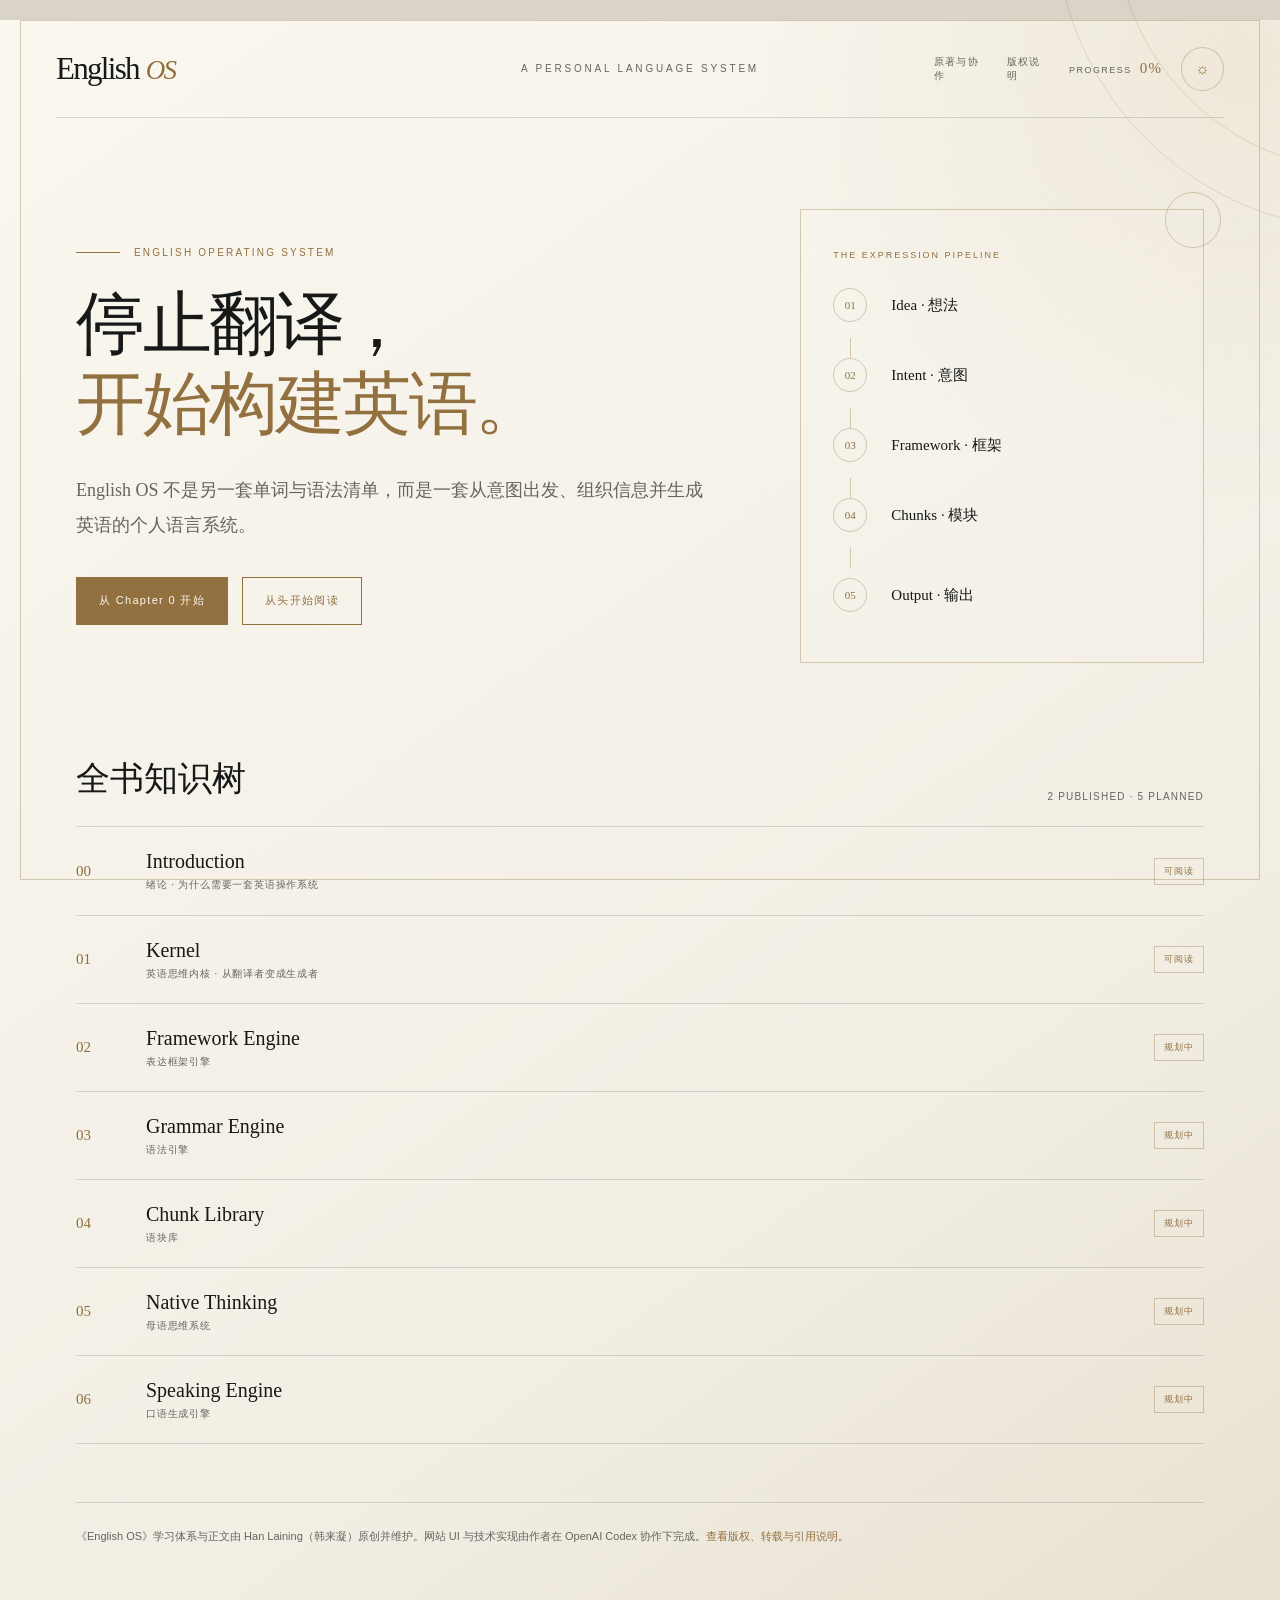
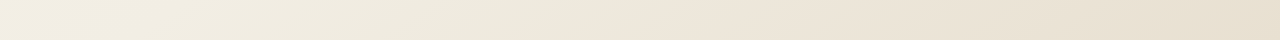
==== site/index.html @ 75552f32 "feat: publish English OS reading website" ====
<!doctype html>
<html lang="zh-CN" data-base=".">
<head>
  <meta charset="utf-8">
  <meta name="viewport" content="width=device-width, initial-scale=1">
  <meta name="description" content="English OS：由 Han Laining（韩来凝）原创的英语思维与表达系统。">
  <title>English OS · 英语思维与表达系统</title>
  <link rel="stylesheet" href="./assets/css/theme.css">
  <script>try{document.documentElement.dataset.theme=localStorage.getItem('englishOS.theme')||''}catch(e){}</script>
</head>
<body>
  <div class="site-shell">
    <a class="skip-link" href="#main">跳到正文</a><div class="orbit" aria-hidden="true"></div>
    <header class="topbar">
      <a class="brand" href="./index.html" aria-label="English OS 首页"><span>English</span><i>OS</i></a>
      <div class="edition">A PERSONAL LANGUAGE SYSTEM</div>
      <nav class="top-actions" aria-label="辅助导航">
        <a class="top-link" href="./about.html">原著与协作</a><a class="top-link" href="./copyright.html">版权说明</a>
        <div class="reading-progress"><span>PROGRESS</span><b data-global-progress>0%</b></div>
        <button class="circle-button" data-theme-toggle aria-label="切换主题">☼</button>
      </nav>
    </header>
    <main class="home-main" id="main">
      <section class="hero">
        <div>
          <p class="eyebrow">English Operating System</p>
          <h1>停止翻译，<br><em>开始构建英语。</em></h1>
          <p class="hero-copy">English OS 不是另一套单词与语法清单，而是一套从意图出发、组织信息并生成英语的个人语言系统。</p>
          <div class="hero-actions">
            <a class="button primary" href="./chapters/chapter-0.html">从 Chapter 0 开始</a>
            <a class="button" data-recent-reading href="./chapters/chapter-0.html">从头开始阅读</a>
          </div>
        </div>
        <aside class="hero-system" aria-label="English OS 表达流水线">
          <div class="system-label">THE EXPRESSION PIPELINE</div>
          <div class="system-flow">
            <div class="flow-node"><span>01</span><strong>Idea · 想法</strong></div>
            <div class="flow-node"><span>02</span><strong>Intent · 意图</strong></div>
            <div class="flow-node"><span>03</span><strong>Framework · 框架</strong></div>
            <div class="flow-node"><span>04</span><strong>Chunks · 模块</strong></div>
            <div class="flow-node"><span>05</span><strong>Output · 输出</strong></div>
          </div>
        </aside>
      </section>
      <section class="knowledge-section" aria-labelledby="tree-title">
        <header class="section-head"><h2 id="tree-title">全书知识树</h2><p>2 PUBLISHED · 5 PLANNED</p></header>
        <div class="chapter-list">
          <a class="chapter-row" href="./chapters/chapter-0.html"><span class="chapter-number">00</span><span class="chapter-title">Introduction<small>绪论 · 为什么需要一套英语操作系统</small></span><span class="chapter-status">可阅读</span></a>
          <a class="chapter-row" href="./chapters/chapter-1.html"><span class="chapter-number">01</span><span class="chapter-title">Kernel<small>英语思维内核 · 从翻译者变成生成者</small></span><span class="chapter-status">可阅读</span></a>
          <a class="chapter-row" href="./chapters/chapter-2.html"><span class="chapter-number">02</span><span class="chapter-title">Framework Engine<small>表达框架引擎</small></span><span class="chapter-status">规划中</span></a>
          <a class="chapter-row" href="./chapters/chapter-3.html"><span class="chapter-number">03</span><span class="chapter-title">Grammar Engine<small>语法引擎</small></span><span class="chapter-status">规划中</span></a>
          <a class="chapter-row" href="./chapters/chapter-4.html"><span class="chapter-number">04</span><span class="chapter-title">Chunk Library<small>语块库</small></span><span class="chapter-status">规划中</span></a>
          <a class="chapter-row" href="./chapters/chapter-5.html"><span class="chapter-number">05</span><span class="chapter-title">Native Thinking<small>母语思维系统</small></span><span class="chapter-status">规划中</span></a>
          <a class="chapter-row" href="./chapters/chapter-6.html"><span class="chapter-number">06</span><span class="chapter-title">Speaking Engine<small>口语生成引擎</small></span><span class="chapter-status">规划中</span></a>
        </div>
      </section>
      <footer class="attribution">《English OS》学习体系与正文由 Han Laining（韩来凝）原创并维护。网站 UI 与技术实现由作者在 OpenAI Codex 协作下完成。<a href="./copyright.html">查看版权、转载与引用说明</a>。</footer>
    </main>
  </div>
  <script src="./assets/js/app.js"></script>
</body>
</html>
---- site/assets/css/theme.css ----
:root {
  color-scheme: light;
  --ivory: #f2eee4;
  --ivory-light: #faf7ef;
  --ivory-deep: #e8e0d1;
  --paper: rgba(250, 247, 239, .86);
  --ink: #171918;
  --muted: #65645e;
  --gold: #92703f;
  --gold-bright: #aa8248;
  --gold-light: #cdbb96;
  --line: rgba(23, 25, 24, .14);
  --gold-line: rgba(146, 112, 63, .34);
  --shadow: rgba(55, 45, 30, .08);
  --serif-cn: "Noto Serif SC", "Source Han Serif SC", "Songti SC", STSong, SimSun, serif;
  --sans-cn: "Noto Sans SC", "Source Han Sans SC", "PingFang SC", "Microsoft YaHei", sans-serif;
  --serif-en: Georgia, "Times New Roman", serif;
}

:root[data-theme="dark"] {
  color-scheme: dark;
  --ivory: #171816;
  --ivory-light: #1d1f1c;
  --ivory-deep: #111210;
  --paper: rgba(29, 31, 28, .88);
  --ink: #eee9de;
  --muted: #aaa69c;
  --gold: #c49b5d;
  --gold-bright: #d0a867;
  --gold-light: #846f4d;
  --line: rgba(238, 233, 222, .14);
  --gold-line: rgba(196, 155, 93, .38);
  --shadow: rgba(0, 0, 0, .24);
}

* { box-sizing: border-box; }
html { scroll-behavior: smooth; scroll-padding-top: 116px; }
body { margin: 0; min-width: 320px; min-height: 100vh; background: #d9d3c8; color: var(--ink); font-family: var(--sans-cn); -webkit-font-smoothing: antialiased; }
a { color: inherit; text-decoration: none; }
button { border: 0; color: inherit; font: inherit; }
button, a { -webkit-tap-highlight-color: transparent; }
button:focus-visible, a:focus-visible { outline: 2px solid var(--gold); outline-offset: 4px; }

.site-shell { position: relative; min-height: 100vh; overflow: clip; background: radial-gradient(circle at 96% 2%, rgba(205,187,150,.18), transparent 23%), linear-gradient(145deg, var(--ivory-light), var(--ivory) 68%, var(--ivory-deep)); }
.site-shell::before { content: ""; position: fixed; z-index: 30; inset: 20px; border: 1px solid var(--gold-line); pointer-events: none; }
.orbit { position: fixed; z-index: 0; width: 620px; height: 620px; right: -395px; top: -390px; border: 1px solid var(--gold-line); border-radius: 50%; pointer-events: none; opacity: .55; }
.orbit::after { content: ""; position: absolute; inset: 58px; border: 1px solid var(--gold-line); border-radius: 50%; }
.skip-link { position: fixed; z-index: 100; left: 32px; top: -80px; padding: 12px 18px; background: var(--ink); color: var(--ivory); }
.skip-link:focus { top: 32px; }

.topbar { position: relative; z-index: 20; height: 98px; margin: 20px 56px 0; display: grid; grid-template-columns: 290px 1fr 290px; align-items: center; border-bottom: 1px solid var(--line); }
.brand { display: flex; align-items: baseline; width: max-content; font-family: var(--serif-en); font-size: 31px; letter-spacing: -.055em; }
.brand i { margin-left: 7px; color: var(--gold); font-size: 27px; font-weight: 400; }
.edition { justify-self: center; color: var(--muted); font-size: 10px; letter-spacing: .28em; }
.top-actions { justify-self: end; display: flex; align-items: center; gap: 18px; }
.top-link { color: var(--muted); font-size: 10px; letter-spacing: .12em; }
.top-link:hover { color: var(--gold); }
.reading-progress { display: flex; align-items: baseline; gap: 8px; color: var(--muted); font-size: 9px; letter-spacing: .16em; }
.reading-progress b { color: var(--gold); font-family: var(--serif-en); font-size: 15px; font-weight: 400; }
.circle-button, .menu-button { display: grid; place-items: center; width: 44px; height: 44px; border: 1px solid var(--gold-line); border-radius: 50%; background: transparent; cursor: pointer; color: var(--gold); }
.menu-button { display: none; }

.home-main { position: relative; z-index: 1; max-width: 1380px; margin: 0 auto; padding: 78px 76px 94px; }
.hero { display: grid; grid-template-columns: minmax(0, 1.1fr) minmax(330px, .7fr); gap: 90px; align-items: center; min-height: 480px; }
.eyebrow { display: flex; align-items: center; gap: 14px; margin: 0 0 26px; color: var(--gold); font-size: 10px; letter-spacing: .22em; text-transform: uppercase; }
.eyebrow::before { content: ""; width: 44px; height: 1px; background: var(--gold); }
.hero h1 { max-width: 800px; margin: 0; font-family: var(--serif-cn); font-size: clamp(52px, 5.4vw, 84px); font-weight: 500; line-height: 1.16; letter-spacing: -.035em; }
.hero h1 em { color: var(--gold); font-style: normal; }
.hero-copy { margin: 28px 0 0; max-width: 680px; color: var(--muted); font-family: var(--serif-cn); font-size: 18px; line-height: 1.95; }
.hero-actions { display: flex; flex-wrap: wrap; gap: 14px; margin-top: 34px; }
.button { min-height: 48px; display: inline-flex; align-items: center; justify-content: center; padding: 0 22px; border: 1px solid var(--gold); color: var(--gold); font-size: 11px; letter-spacing: .12em; cursor: pointer; background: transparent; }
.button.primary { color: var(--ivory-light); background: var(--gold); }
.button:hover { transform: translateY(-1px); box-shadow: 0 9px 30px var(--shadow); }
.hero-system { position: relative; padding: 40px 32px; border: 1px solid var(--gold-line); background: rgba(255,255,255,.08); }
.hero-system::before { content: ""; position: absolute; width: 54px; height: 54px; right: -18px; top: -18px; border: 1px solid var(--gold-line); border-radius: 50%; }
.system-label { color: var(--gold); font-size: 9px; letter-spacing: .22em; }
.system-flow { margin-top: 28px; }
.flow-node { display: grid; grid-template-columns: 42px 1fr; gap: 16px; align-items: center; min-height: 54px; }
.flow-node span { display: grid; place-items: center; width: 34px; height: 34px; border: 1px solid var(--gold-line); border-radius: 50%; color: var(--gold); font-family: var(--serif-en); font-size: 11px; }
.flow-node strong { font-family: var(--serif-cn); font-size: 15px; font-weight: 500; }
.flow-node:not(:last-child)::after { content: ""; width: 1px; height: 20px; margin-left: 17px; background: var(--gold-line); }
.knowledge-section { padding-top: 80px; }
.section-head { display: flex; justify-content: space-between; align-items: end; padding-bottom: 24px; border-bottom: 1px solid var(--line); }
.section-head h2 { margin: 0; font-family: var(--serif-cn); font-size: 34px; font-weight: 500; }
.section-head p { margin: 0; color: var(--muted); font-size: 10px; letter-spacing: .12em; }
.chapter-list { border-bottom: 1px solid var(--line); }
.chapter-row { display: grid; grid-template-columns: 70px 1fr auto; align-items: center; min-height: 88px; border-top: 1px solid var(--line); }
.chapter-row:first-child { border-top: 0; }
.chapter-row:hover .chapter-title { color: var(--gold); }
.chapter-number { color: var(--gold); font-family: var(--serif-en); font-size: 15px; }
.chapter-title { font-family: var(--serif-cn); font-size: 20px; transition: color .2s; }
.chapter-title small { display: block; margin-top: 5px; color: var(--muted); font-family: var(--sans-cn); font-size: 10px; letter-spacing: .08em; }
.chapter-status { padding: 6px 9px; border: 1px solid var(--gold-line); color: var(--gold); font-size: 9px; letter-spacing: .1em; }

.reader-layout { position: relative; z-index: 1; display: grid; grid-template-columns: 292px minmax(0, 780px) 190px; justify-content: center; gap: 48px; padding: 42px 56px 100px; }
.tree-panel { position: sticky; top: 24px; align-self: start; max-height: calc(100vh - 48px); overflow: auto; padding: 18px 25px 28px 4px; border-right: 1px solid var(--line); }
.panel-kicker, .rail-label { color: var(--gold); font-size: 9px; letter-spacing: .24em; }
.tree-panel h2 { margin: 17px 0 28px; font-family: var(--serif-cn); font-size: 23px; font-weight: 500; }
.tree-group { margin-bottom: 5px; }
.tree-root { width: 100%; min-height: 44px; display: grid; grid-template-columns: 22px 32px 1fr; align-items: center; padding: 0; border: 0; background: transparent; cursor: pointer; text-align: left; }
.tree-toggle, .tree-root b { color: var(--gold); font-weight: 400; }
.tree-root b { font-family: var(--serif-en); font-size: 11px; }
.tree-root strong { font-family: var(--serif-cn); font-size: 13px; font-weight: 500; }
.tree-children { display: none; margin: 0 0 10px 30px; padding: 2px 0 3px 28px; border-left: 1px solid var(--gold-line); }
.tree-group.open .tree-children { display: block; }
.tree-children a { position: relative; display: block; min-height: 36px; padding: 9px 2px; color: var(--muted); font-size: 10px; line-height: 1.6; }
.tree-children a::before { content: ""; position: absolute; left: -32px; top: 15px; width: 7px; height: 7px; border: 1px solid var(--gold-light); border-radius: 50%; background: var(--ivory); }
.tree-children a.active { color: var(--ink); font-weight: 500; }
.tree-children a.active::before { left: -34px; top: 13px; width: 11px; height: 11px; border: 2px solid var(--gold); }

.reader { width: 100%; min-width: 0; }
.chapter-hero { padding: 26px 0 34px; border-bottom: 1px solid var(--line); }
.chapter-hero .eyebrow { margin-bottom: 30px; }
.chapter-hero h1 { margin: 0; font-family: var(--serif-cn); font-size: clamp(42px, 4vw, 62px); font-weight: 500; line-height: 1.28; letter-spacing: -.025em; }
.chapter-hero h1 em { display: block; color: var(--gold); font-family: var(--serif-en); font-size: .58em; font-weight: 400; }
.chapter-meta { display: flex; flex-wrap: wrap; gap: 18px; margin: 22px 0 0; color: var(--muted); font-size: 10px; letter-spacing: .09em; }
.mobile-chapterbar { display: none; }
.markdown-body { padding-top: 30px; font-family: var(--serif-cn); font-size: 17px; line-height: 1.95; overflow-wrap: anywhere; }
.markdown-body h1, .markdown-body h2, .markdown-body h3 { scroll-margin-top: 34px; color: var(--ink); font-weight: 500; }
.markdown-body h1 { margin: 70px 0 24px; padding-top: 20px; border-top: 1px solid var(--line); font-size: 34px; line-height: 1.42; }
.markdown-body h1:first-child { margin-top: 0; }
.markdown-body h2 { margin: 42px 0 15px; font-size: 24px; }
.markdown-body h3 { margin: 32px 0 12px; font-size: 19px; }
.markdown-body p { margin: 0 0 20px; }
.markdown-body ul { margin: 0 0 25px; padding-left: 1.4em; }
.markdown-body li { margin: 7px 0; }
.markdown-body blockquote { position: relative; margin: 28px 0; padding: 25px 30px 25px 46px; border-left: 2px solid var(--gold); background: linear-gradient(90deg, rgba(255,255,255,.25), transparent); font-family: var(--serif-en), var(--serif-cn); font-size: 22px; }
.markdown-body blockquote::before { content: "“"; position: absolute; left: 14px; top: 8px; color: var(--gold-light); font-family: var(--serif-en); font-size: 42px; }
.markdown-body blockquote p { margin: 0; }
.markdown-body pre { margin: 25px 0; padding: 23px 26px; overflow: auto; border: 1px solid var(--gold-line); background: rgba(255,255,255,.16); color: var(--ink); font-family: var(--serif-en), var(--serif-cn); font-size: 15px; line-height: 1.7; }
.markdown-body code { font-family: Consolas, "SFMono-Regular", monospace; font-size: .9em; }
.markdown-body hr { height: 1px; margin: 48px 0; border: 0; background: var(--line); }
.chapter-tools { display: flex; justify-content: space-between; align-items: center; gap: 16px; margin-top: 48px; padding: 20px 0; border-top: 1px solid var(--line); border-bottom: 1px solid var(--line); }
.complete-button { min-height: 44px; padding: 0 16px; border: 1px solid var(--gold-line); background: transparent; color: var(--gold); cursor: pointer; }
.complete-button.done { background: var(--gold); color: var(--ivory-light); }
.chapter-nav { display: grid; grid-template-columns: 1fr 1fr; gap: 28px; margin-top: 30px; }
.chapter-nav a { min-height: 64px; display: flex; align-items: center; gap: 14px; color: var(--muted); }
.chapter-nav a:last-child { justify-content: flex-end; text-align: right; }
.chapter-nav span { color: var(--gold); font-family: var(--serif-en); font-size: 23px; }
.chapter-nav small { display: block; font-size: 8px; letter-spacing: .18em; }
.chapter-nav b { display: block; margin-top: 4px; color: var(--ink); font-family: var(--serif-cn); font-size: 12px; font-weight: 500; }
.attribution { margin-top: 58px; padding-top: 24px; border-top: 1px solid var(--line); color: var(--muted); font-size: 11px; line-height: 1.75; }
.attribution a { color: var(--gold); }

.chapter-rail { position: sticky; top: 42px; align-self: start; padding: 18px 0 20px 23px; border-left: 1px solid var(--line); }
.rail-nav { margin-top: 26px; }
.rail-nav a { display: grid; grid-template-columns: 28px 1fr; gap: 10px; min-height: 56px; color: var(--muted); font-family: var(--serif-cn); font-size: 10px; line-height: 1.5; }
.rail-nav span { color: var(--gold); font-family: var(--serif-en); }
.rail-nav a.active { color: var(--ink); }
.rail-progress { margin-top: 18px; padding-top: 18px; border-top: 1px solid var(--line); color: var(--muted); font-size: 8px; letter-spacing: .14em; }
.rail-progress b { display: block; margin-top: 7px; color: var(--gold); font-family: var(--serif-en); font-size: 20px; font-weight: 400; }

.info-main { position: relative; z-index: 1; width: min(860px, calc(100% - 64px)); margin: 0 auto; padding: 82px 0 110px; }
.info-main h1 { margin: 0; font-family: var(--serif-cn); font-size: clamp(44px, 5vw, 68px); font-weight: 500; }
.info-main h1 em { display: block; color: var(--gold); font-family: var(--serif-en); font-size: .46em; font-weight: 400; }
.info-section { margin-top: 48px; padding-top: 28px; border-top: 1px solid var(--line); }
.info-section h2 { margin: 0 0 18px; font-family: var(--serif-cn); font-size: 25px; font-weight: 500; }
.info-section p, .info-section li { color: var(--muted); font-family: var(--serif-cn); font-size: 16px; line-height: 1.9; }
.role-grid { display: grid; grid-template-columns: 1fr 1fr; gap: 14px; }
.role-card { padding: 24px; border: 1px solid var(--line); }
.role-card small { color: var(--gold); font-size: 9px; letter-spacing: .16em; }
.role-card h3 { margin: 12px 0 7px; font-family: var(--serif-cn); font-size: 20px; font-weight: 500; }
.role-card p { margin: 0; font-size: 13px; }
.notice { padding: 22px 24px; border: 1px solid var(--gold-line); background: rgba(205,187,150,.08); }
.notice strong { color: var(--gold); }
.citation { white-space: pre-wrap; padding: 24px; border: 1px solid var(--line); background: rgba(255,255,255,.12); color: var(--ink); font-family: var(--sans-cn); font-size: 13px; line-height: 1.85; }
.toast { position: fixed; z-index: 100; left: 50%; bottom: 90px; transform: translate(-50%, 16px); padding: 12px 18px; background: var(--ink); color: var(--ivory-light); font-size: 12px; opacity: 0; pointer-events: none; transition: .2s; }
.toast.show { opacity: 1; transform: translate(-50%, 0); }
.planned { min-height: 420px; display: grid; place-items: center; text-align: center; }
.planned-mark { display: grid; place-items: center; width: 94px; height: 94px; margin: 0 auto 25px; border: 1px solid var(--gold); border-radius: 50%; color: var(--gold); font-family: var(--serif-en); font-size: 14px; letter-spacing: .12em; }
.planned h2 { font-family: var(--serif-cn); font-size: 29px; font-weight: 500; }
.planned p { max-width: 520px; color: var(--muted); font-family: var(--serif-cn); line-height: 1.9; }
.drawer-backdrop { display: none; }
.mobile-bottom { display: none; }

@media (max-width: 1180px) {
  .topbar { grid-template-columns: 240px 1fr auto; }
  .reader-layout { grid-template-columns: 250px minmax(0, 700px); gap: 34px; }
  .chapter-rail { display: none; }
}

@media (max-width: 760px) {
  html { scroll-padding-top: 88px; }
  body { background: var(--ivory); }
  .site-shell { padding-bottom: 76px; }
  .site-shell::before { inset: 10px; }
  .orbit { width: 390px; height: 390px; right: -300px; top: -273px; }
  .topbar { position: relative; height: 65px; margin: 10px 24px 0; grid-template-columns: 1fr auto auto; gap: 6px; }
  .brand { font-size: 24px; }
  .brand i { font-size: 21px; }
  .edition, .top-link, .reading-progress { display: none; }
  .circle-button { width: 42px; height: 42px; }
  .menu-button { display: grid; width: 42px; height: 42px; border: 0; }
  .menu-lines { width: 21px; height: 11px; border-top: 1px solid var(--gold); border-bottom: 1px solid var(--gold); }
  .home-main { padding: 50px 27px 60px; }
  .hero { display: block; min-height: 0; }
  .hero h1 { font-size: 45px; }
  .hero-copy { font-size: 15px; }
  .hero-system { margin-top: 48px; padding: 28px 22px; }
  .knowledge-section { padding-top: 65px; }
  .section-head { display: block; }
  .section-head h2 { font-size: 28px; }
  .section-head p { margin-top: 8px; }
  .chapter-row { grid-template-columns: 44px 1fr auto; min-height: 82px; }
  .chapter-title { font-size: 16px; }
  .chapter-status { font-size: 7px; }
  .reader-layout { display: block; padding: 0 27px 76px; }
  .tree-panel { position: fixed; z-index: 60; inset: 10px auto 10px 10px; width: min(88vw, 360px); max-height: none; padding: 28px 24px; border: 1px solid var(--gold-line); background: var(--ivory-light); transform: translateX(calc(-100% - 12px)); transition: transform .25s ease; }
  body.drawer-open { overflow: hidden; }
  body.drawer-open .tree-panel { transform: translateX(0); }
  .drawer-backdrop { position: fixed; z-index: 50; inset: 0; background: rgba(0,0,0,.34); }
  body.drawer-open .drawer-backdrop { display: block; }
  .mobile-chapterbar { display: grid; grid-template-columns: 1fr auto 1fr; height: 53px; align-items: center; border-bottom: 1px solid var(--line); }
  .mobile-chapterbar button { width: 44px; height: 44px; padding: 0; border: 0; background: transparent; color: var(--gold); text-align: left; }
  .mobile-chapterbar span { justify-self: center; color: var(--gold); font-size: 8px; letter-spacing: .2em; }
  .mobile-chapterbar b { justify-self: end; color: var(--muted); font-family: var(--serif-en); font-size: 10px; font-weight: 400; }
  .chapter-hero { padding: 28px 0 27px; }
  .chapter-hero .eyebrow { margin-bottom: 23px; font-size: 8px; }
  .chapter-hero h1 { font-size: 37px; }
  .chapter-meta { gap: 10px; font-size: 9px; }
  .markdown-body { padding-top: 23px; font-size: 15px; line-height: 1.9; }
  .markdown-body h1 { margin-top: 52px; font-size: 27px; }
  .markdown-body h2 { font-size: 21px; }
  .markdown-body blockquote { padding: 20px 18px 20px 40px; font-size: 19px; }
  .markdown-body pre { padding: 18px; font-size: 13px; }
  .chapter-nav { display: none; }
  .attribution { margin-bottom: 20px; }
  .mobile-bottom { position: fixed; z-index: 40; display: grid; grid-template-columns: 1fr 84px 1fr; align-items: center; left: 10px; right: 10px; bottom: 10px; min-height: 65px; padding: 0 17px; border-top: 1px solid var(--gold-line); background: color-mix(in srgb, var(--ivory) 94%, transparent); backdrop-filter: blur(12px); }
  .mobile-bottom a, .mobile-bottom button { min-height: 44px; display: flex; align-items: center; gap: 8px; border: 0; background: transparent; color: var(--muted); font-size: 9px; }
  .mobile-bottom a:last-child { justify-self: end; }
  .mobile-bottom button { justify-self: center; flex-direction: column; justify-content: center; color: var(--gold); }
  .mobile-bottom b { color: var(--gold); font-family: var(--serif-en); font-size: 17px; font-weight: 400; }
  .info-main { width: calc(100% - 54px); padding: 56px 0 70px; }
  .info-main h1 { font-size: 41px; }
  .role-grid { grid-template-columns: 1fr; }
  .info-section p, .info-section li { font-size: 14px; }
}

@media (prefers-reduced-motion: reduce) {
  html { scroll-behavior: auto; }
  *, *::before, *::after { transition-duration: .01ms !important; animation-duration: .01ms !important; }
}
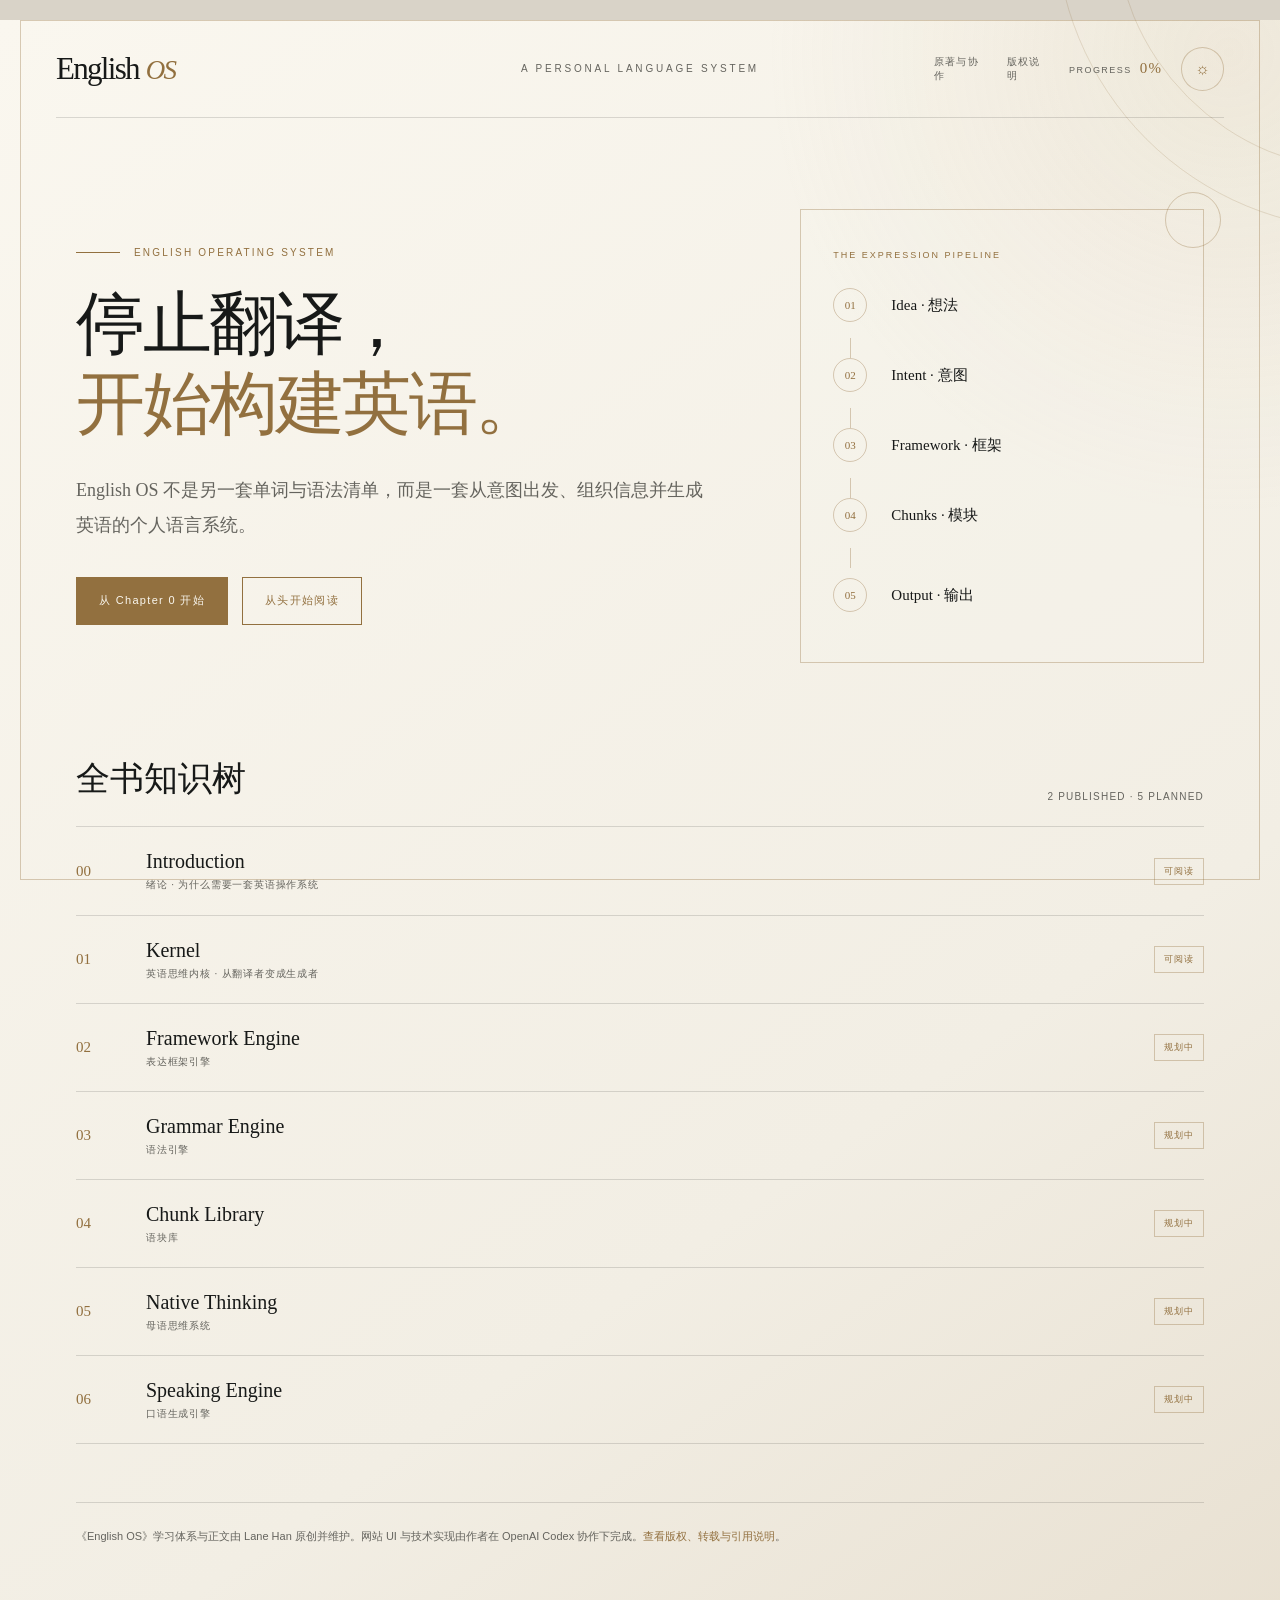
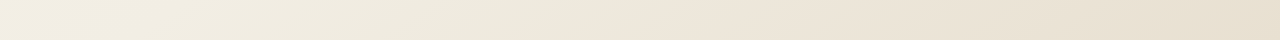
==== commit 7c4c4c33: "docs: adopt Lane Han public author name" ====
--- a/site/index.html
+++ b/site/index.html
@@ -3,7 +3,7 @@
 <head>
   <meta charset="utf-8">
   <meta name="viewport" content="width=device-width, initial-scale=1">
-  <meta name="description" content="English OS：由 Han Laining（韩来凝）原创的英语思维与表达系统。">
+  <meta name="description" content="English OS：由 Lane Han 原创的英语思维与表达系统。">
   <title>English OS · 英语思维与表达系统</title>
   <link rel="stylesheet" href="./assets/css/theme.css">
   <script>try{document.documentElement.dataset.theme=localStorage.getItem('englishOS.theme')||''}catch(e){}</script>
@@ -54,7 +54,7 @@
           <a class="chapter-row" href="./chapters/chapter-6.html"><span class="chapter-number">06</span><span class="chapter-title">Speaking Engine<small>口语生成引擎</small></span><span class="chapter-status">规划中</span></a>
         </div>
       </section>
-      <footer class="attribution">《English OS》学习体系与正文由 Han Laining（韩来凝）原创并维护。网站 UI 与技术实现由作者在 OpenAI Codex 协作下完成。<a href="./copyright.html">查看版权、转载与引用说明</a>。</footer>
+      <footer class="attribution">《English OS》学习体系与正文由 Lane Han 原创并维护。网站 UI 与技术实现由作者在 OpenAI Codex 协作下完成。<a href="./copyright.html">查看版权、转载与引用说明</a>。</footer>
     </main>
   </div>
   <script src="./assets/js/app.js"></script>
